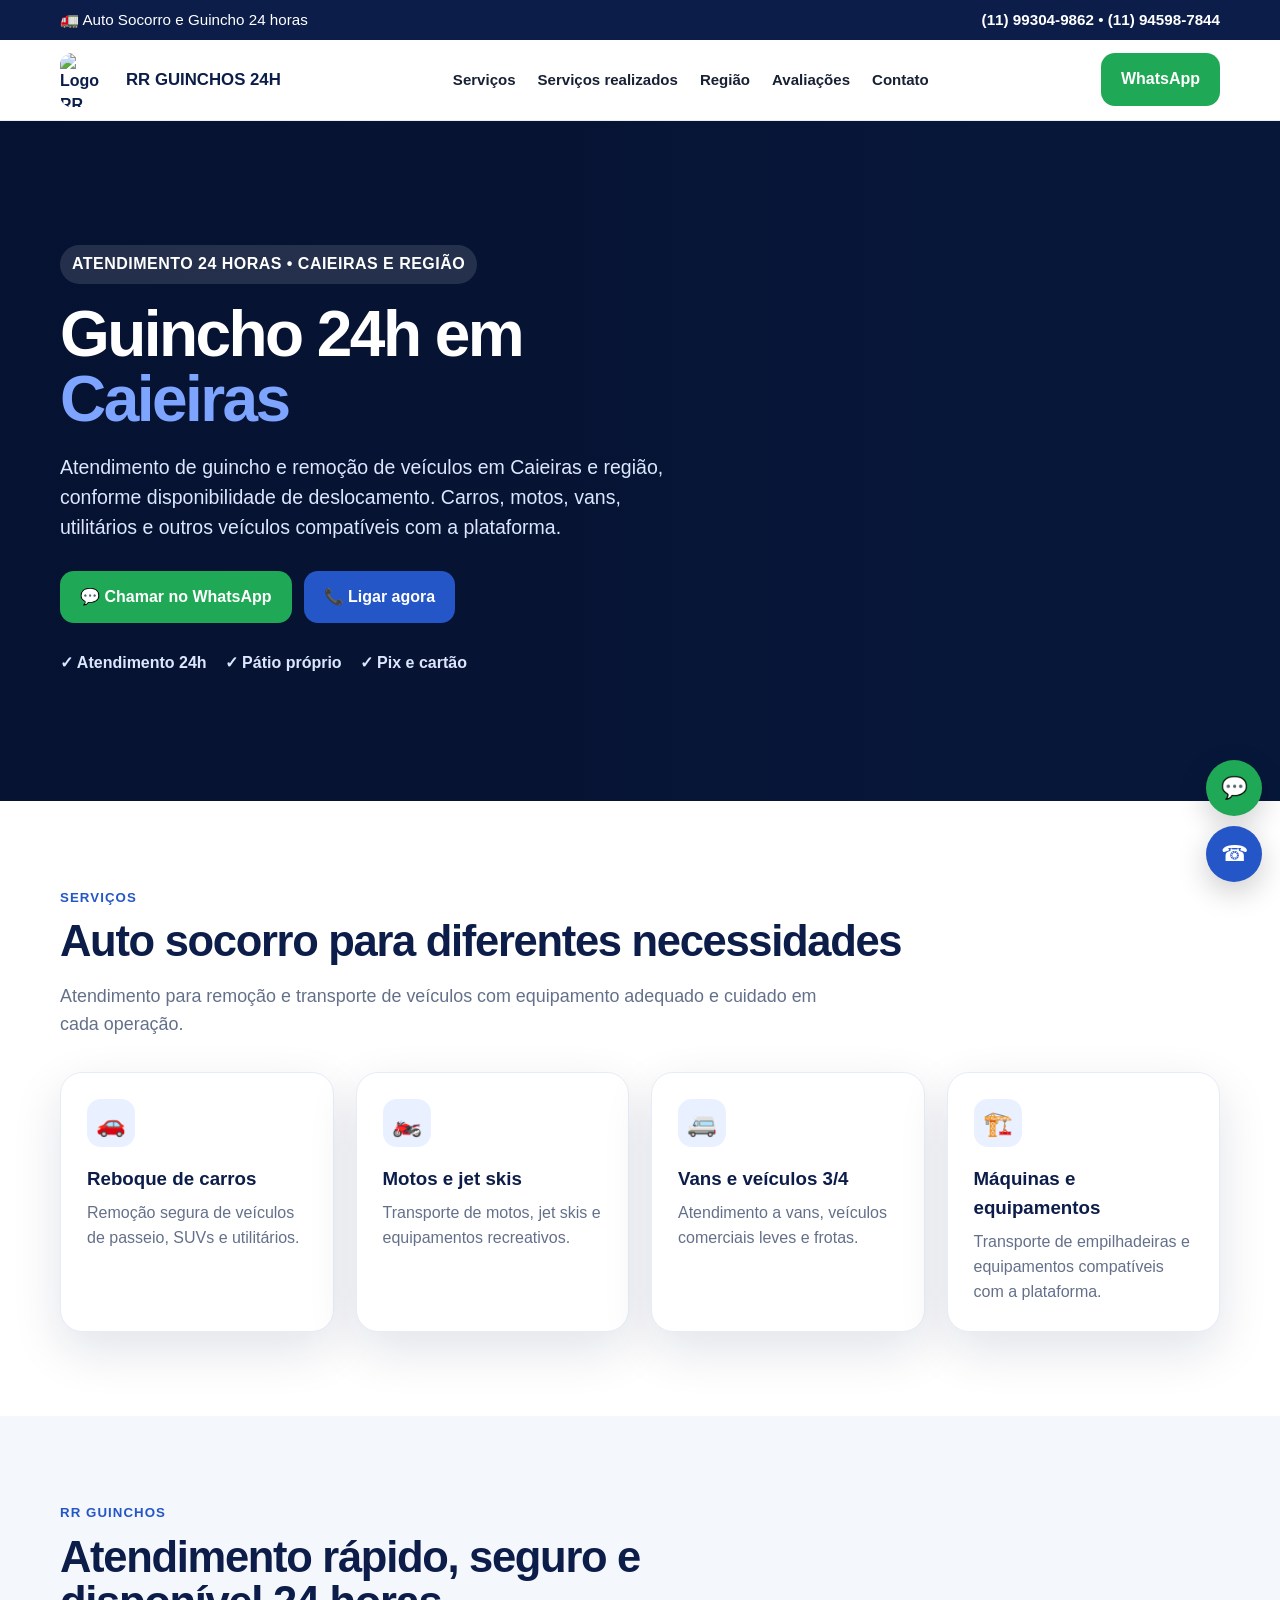
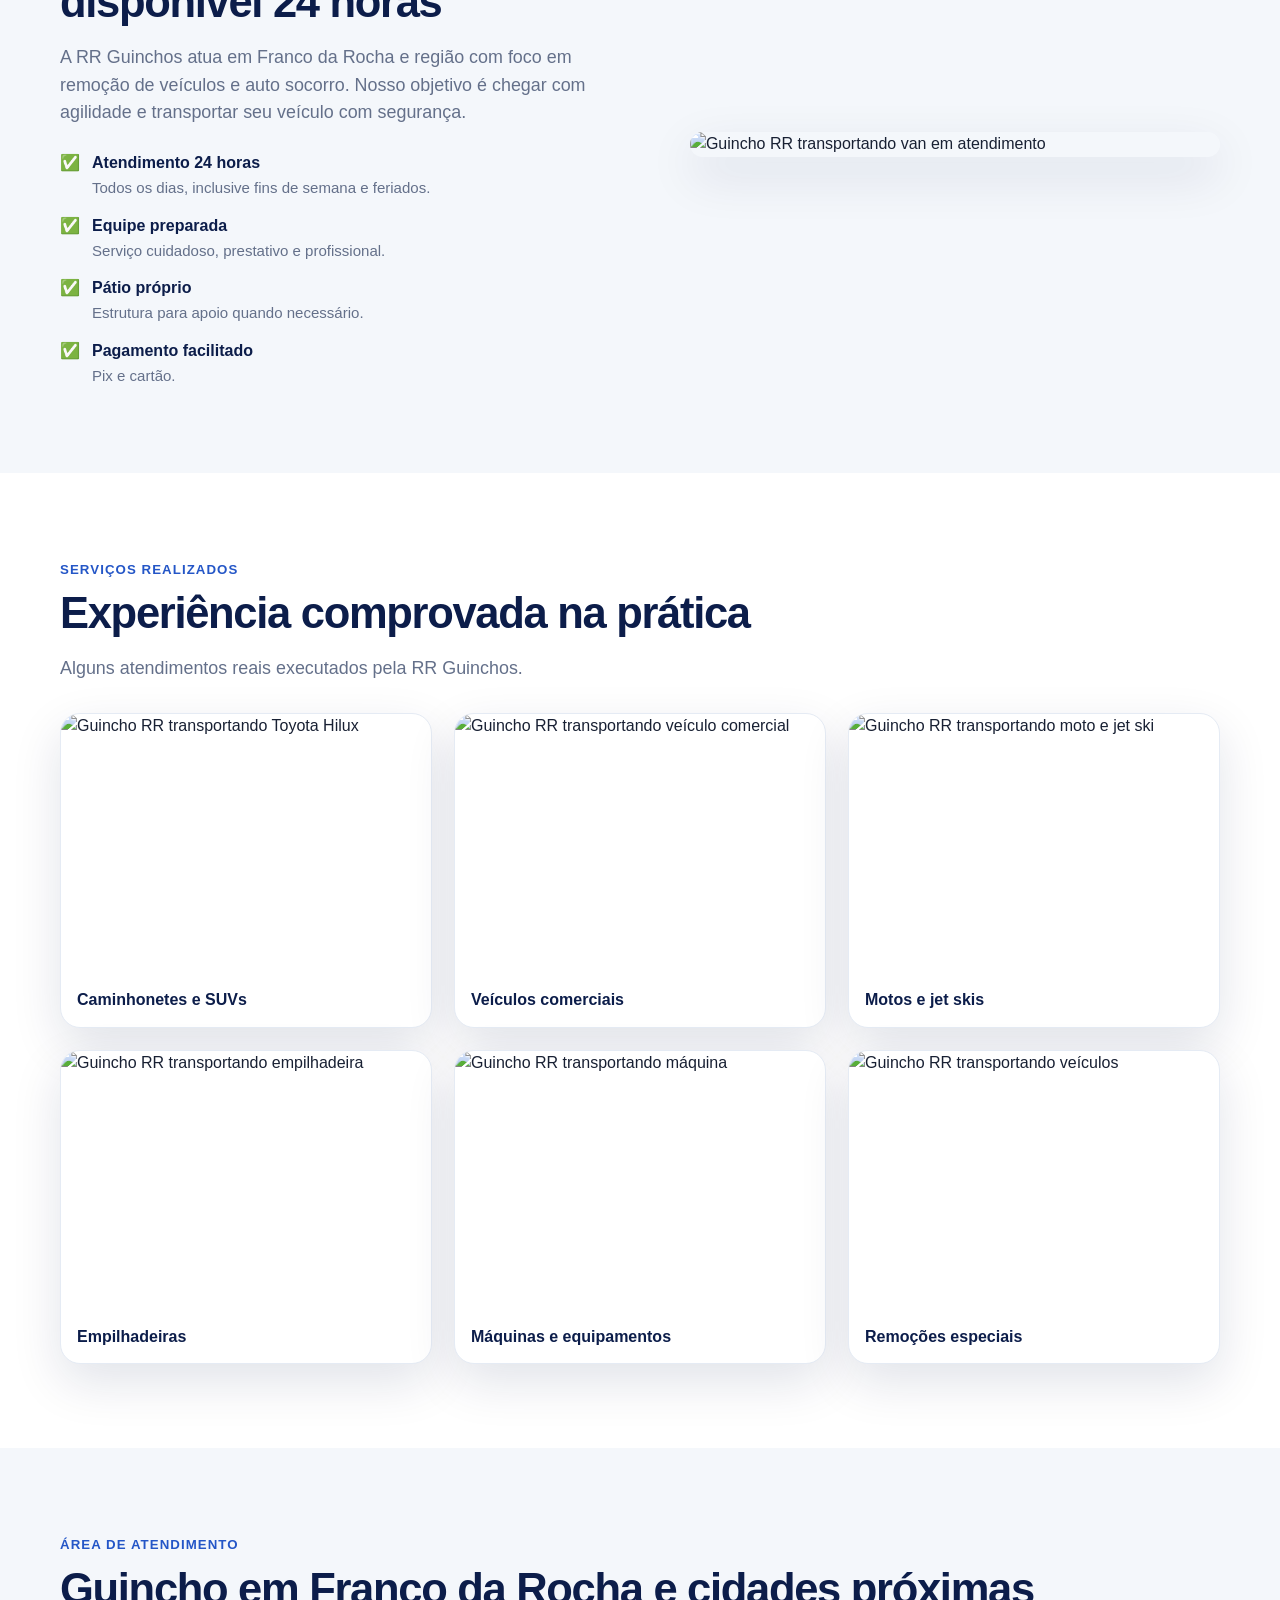
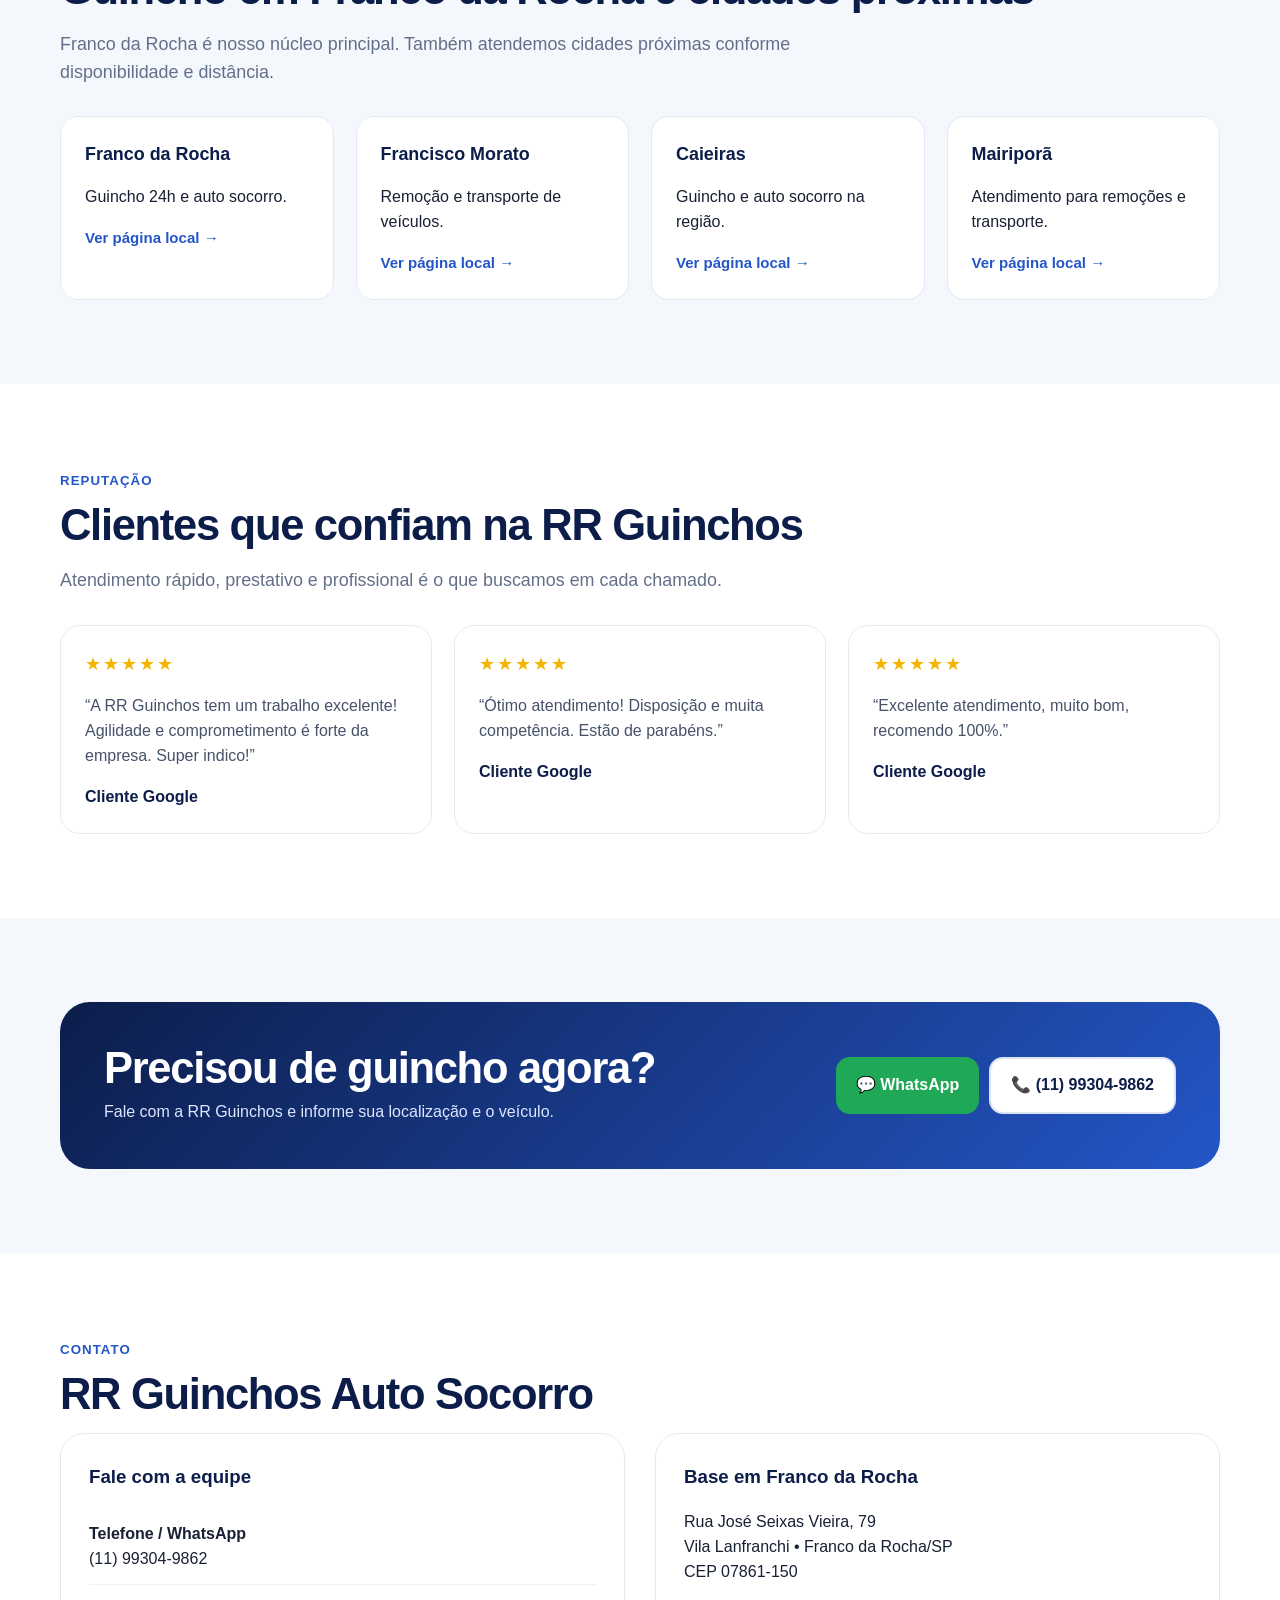
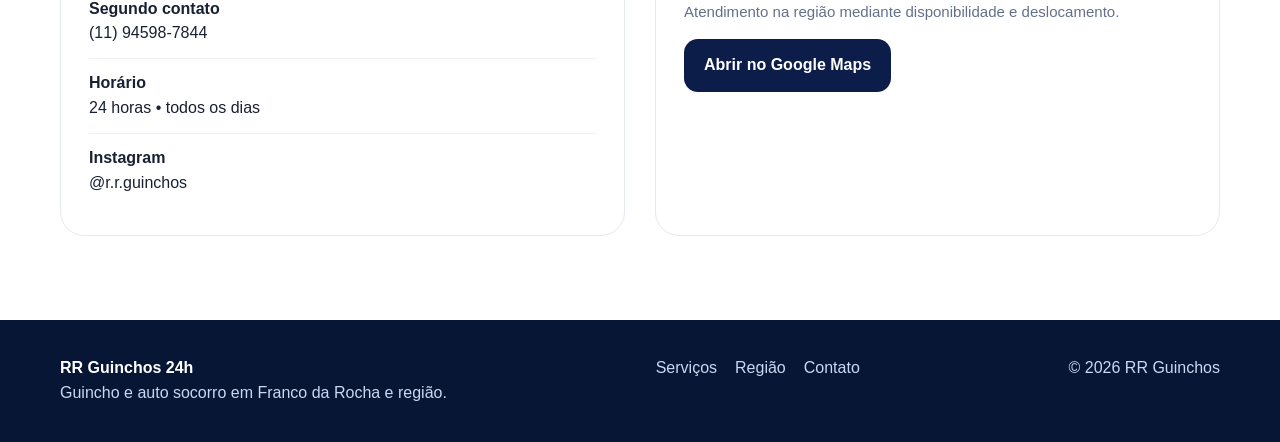
==== guincho-caieiras.html @ 1c88ed82 "Add files via upload" ====
<!doctype html><html lang="pt-BR"><head><meta charset="utf-8"><meta name="viewport" content="width=device-width,initial-scale=1"><title>Guincho em Caieiras | RR Guinchos 24h</title><meta name="description" content="Guincho e auto socorro em Caieiras e região, conforme disponibilidade. Atendimento RR Guinchos 24h."><meta name="robots" content="index,follow"><link rel="canonical" href="https://rrguinchos24h.com.br/guincho-caieiras.html"><link rel="stylesheet" href="styles.css"><meta property="og:title" content="RR Guinchos 24h | Franco da Rocha e região"><meta property="og:description" content="Guincho e auto socorro 24 horas. Atendimento rápido, seguro e profissional."><meta property="og:image" content="https://rrguinchos24h.com.br/assets/hilux.jpg"><meta property="og:type" content="website"><script type="application/ld+json">{"@context":"https://schema.org","@type":"TowingService","name":"R.R Guinchos Auto socorro","url":"https://rrguinchos24h.com.br/","telephone":["+55 11 99304-9862","+55 11 94598-7844"],"image":"https://rrguinchos24h.com.br/assets/hilux.jpg","priceRange":"$$","openingHours":"Mo-Su 00:00-23:59","areaServed":["Franco da Rocha","Francisco Morato","Caieiras","Mairiporã"],"address":{"@type":"PostalAddress","streetAddress":"Rua José Seixas Vieira, 79 - Vila Lanfranchi","addressLocality":"Franco da Rocha","addressRegion":"SP","postalCode":"07861-150","addressCountry":"BR"},"sameAs":["https://www.instagram.com/r.r.guinchos"]}</script></head><body>
<div class="topbar"><div class="container"><span>🚛 Auto Socorro e Guincho 24 horas</span><span><a href="tel:+5511993049862">(11) 99304-9862</a> • <a href="tel:+5511945987844">(11) 94598-7844</a></span></div></div>
<header><div class="container nav"><a class="brand" href="#inicio"><img src="assets/logo.jpg" alt="Logo RR Guinchos"><span>RR GUINCHOS 24H</span></a><nav class="menu"><a href="#servicos">Serviços</a><a href="#frota">Serviços realizados</a><a href="#regiao">Região</a><a href="#avaliacoes">Avaliações</a><a href="#contato">Contato</a></nav><a class="btn btn-whats" href="https://wa.me/5511993049862?text=Olá%2C%20preciso%20de%20um%20guincho." target="_blank" rel="noopener">WhatsApp</a></div></header>
<main id="inicio"><section class="hero"><div class="container"><div class="hero-copy"><div class="eyebrow">ATENDIMENTO 24 HORAS • CAIEIRAS E REGIÃO</div><h1>Guincho 24h em <span>Caieiras</span></h1><p>Atendimento de guincho e remoção de veículos em Caieiras e região, conforme disponibilidade de deslocamento. Carros, motos, vans, utilitários e outros veículos compatíveis com a plataforma.</p><div class="hero-actions"><a class="btn btn-whats" href="https://wa.me/5511993049862?text=Olá%2C%20preciso%20de%20um%20guincho." target="_blank" rel="noopener">💬 Chamar no WhatsApp</a><a class="btn btn-primary" href="tel:+5511993049862">📞 Ligar agora</a></div><div class="hero-trust"><span>✓ Atendimento 24h</span><span>✓ Pátio próprio</span><span>✓ Pix e cartão</span></div></div></div></section>
<section id="servicos" class="section"><div class="container"><span class="kicker">Serviços</span><h2>Auto socorro para diferentes necessidades</h2><p class="lead">Atendimento para remoção e transporte de veículos com equipamento adequado e cuidado em cada operação.</p><div class="grid cards"><article class="card"><div class="icon">🚗</div><h3>Reboque de carros</h3><p>Remoção segura de veículos de passeio, SUVs e utilitários.</p></article><article class="card"><div class="icon">🏍️</div><h3>Motos e jet skis</h3><p>Transporte de motos, jet skis e equipamentos recreativos.</p></article><article class="card"><div class="icon">🚐</div><h3>Vans e veículos 3/4</h3><p>Atendimento a vans, veículos comerciais leves e frotas.</p></article><article class="card"><div class="icon">🏗️</div><h3>Máquinas e equipamentos</h3><p>Transporte de empilhadeiras e equipamentos compatíveis com a plataforma.</p></article></div></div></section>
<section class="section alt"><div class="container split"><div><span class="kicker">RR Guinchos</span><h2>Atendimento rápido, seguro e disponível 24 horas</h2><p class="lead">A RR Guinchos atua em Franco da Rocha e região com foco em remoção de veículos e auto socorro. Nosso objetivo é chegar com agilidade e transportar seu veículo com segurança.</p><div class="checklist"><div class="check">✅ <div><b>Atendimento 24 horas</b><br><span class="small">Todos os dias, inclusive fins de semana e feriados.</span></div></div><div class="check">✅ <div><b>Equipe preparada</b><br><span class="small">Serviço cuidadoso, prestativo e profissional.</span></div></div><div class="check">✅ <div><b>Pátio próprio</b><br><span class="small">Estrutura para apoio quando necessário.</span></div></div><div class="check">✅ <div><b>Pagamento facilitado</b><br><span class="small">Pix e cartão.</span></div></div></div></div><img src="assets/van-escolar.jpg" alt="Guincho RR transportando van em atendimento"></div></section>
<section id="frota" class="section"><div class="container"><span class="kicker">Serviços realizados</span><h2>Experiência comprovada na prática</h2><p class="lead">Alguns atendimentos reais executados pela RR Guinchos.</p><div class="grid gallery"><figure><img src="assets/hilux.jpg" alt="Guincho RR transportando Toyota Hilux"><figcaption>Caminhonetes e SUVs</figcaption></figure><figure><img src="assets/caminhao-mercado-livre.jpg" alt="Guincho RR transportando veículo comercial"><figcaption>Veículos comerciais</figcaption></figure><figure><img src="assets/moto-jet-ski.jpg" alt="Guincho RR transportando moto e jet ski"><figcaption>Motos e jet skis</figcaption></figure><figure><img src="assets/empilhadeira.jpg" alt="Guincho RR transportando empilhadeira"><figcaption>Empilhadeiras</figcaption></figure><figure><img src="assets/maquina.jpg" alt="Guincho RR transportando máquina"><figcaption>Máquinas e equipamentos</figcaption></figure><figure><img src="assets/pericia.jpg" alt="Guincho RR transportando veículos"><figcaption>Remoções especiais</figcaption></figure></div></div></section>
<section id="regiao" class="section alt"><div class="container"><span class="kicker">Área de atendimento</span><h2>Guincho em Franco da Rocha e cidades próximas</h2><p class="lead">Franco da Rocha é nosso núcleo principal. Também atendemos cidades próximas conforme disponibilidade e distância.</p><div class="grid cities"><div class="city"><strong>Franco da Rocha</strong><p>Guincho 24h e auto socorro.</p><a href="guincho-franco-da-rocha.html">Ver página local →</a></div><div class="city"><strong>Francisco Morato</strong><p>Remoção e transporte de veículos.</p><a href="guincho-francisco-morato.html">Ver página local →</a></div><div class="city"><strong>Caieiras</strong><p>Guincho e auto socorro na região.</p><a href="guincho-caieiras.html">Ver página local →</a></div><div class="city"><strong>Mairiporã</strong><p>Atendimento para remoções e transporte.</p><a href="guincho-mairipora.html">Ver página local →</a></div></div></div></section>
<section id="avaliacoes" class="section"><div class="container"><span class="kicker">Reputação</span><h2>Clientes que confiam na RR Guinchos</h2><p class="lead">Atendimento rápido, prestativo e profissional é o que buscamos em cada chamado.</p><div class="grid reviews"><article class="review"><div class="stars">★★★★★</div><p>“A RR Guinchos tem um trabalho excelente! Agilidade e comprometimento é forte da empresa. Super indico!”</p><strong>Cliente Google</strong></article><article class="review"><div class="stars">★★★★★</div><p>“Ótimo atendimento! Disposição e muita competência. Estão de parabéns.”</p><strong>Cliente Google</strong></article><article class="review"><div class="stars">★★★★★</div><p>“Excelente atendimento, muito bom, recomendo 100%.”</p><strong>Cliente Google</strong></article></div></div></section>
<section class="section alt"><div class="container"><div class="cta"><div><h2>Precisou de guincho agora?</h2><p>Fale com a RR Guinchos e informe sua localização e o veículo.</p></div><div class="cta-actions"><a class="btn btn-whats" href="https://wa.me/5511993049862?text=Olá%2C%20preciso%20de%20um%20guincho." target="_blank" rel="noopener">💬 WhatsApp</a><a class="btn btn-outline" href="tel:+5511993049862">📞 (11) 99304-9862</a></div></div></div></section>
<section id="contato" class="section"><div class="container"><span class="kicker">Contato</span><h2>RR Guinchos Auto Socorro</h2><div class="grid contact-grid"><div class="contact-box"><h3>Fale com a equipe</h3><div class="contact-line"><b>Telefone / WhatsApp</b><br><a href="tel:+5511993049862">(11) 99304-9862</a></div><div class="contact-line"><b>Segundo contato</b><br><a href="tel:+5511945987844">(11) 94598-7844</a></div><div class="contact-line"><b>Horário</b><br>24 horas • todos os dias</div><div class="contact-line"><b>Instagram</b><br><a href="https://www.instagram.com/r.r.guinchos" target="_blank" rel="noopener">@r.r.guinchos</a></div></div><div class="contact-box"><h3>Base em Franco da Rocha</h3><p>Rua José Seixas Vieira, 79<br>Vila Lanfranchi • Franco da Rocha/SP<br>CEP 07861-150</p><p class="small">Atendimento na região mediante disponibilidade e deslocamento.</p><a class="btn btn-dark" href="https://www.google.com/maps/search/?api=1&query=R.R+Guinchos+Auto+socorro+Franco+da+Rocha" target="_blank" rel="noopener">Abrir no Google Maps</a></div></div></div></section></main>
<footer><div class="container footer-row"><div><strong>RR Guinchos 24h</strong><br><span>Guincho e auto socorro em Franco da Rocha e região.</span></div><div class="footer-links"><a href="#servicos">Serviços</a><a href="#regiao">Região</a><a href="#contato">Contato</a></div><div>© 2026 RR Guinchos</div></div></footer>
<div class="floating"><a class="wa" aria-label="WhatsApp" href="https://wa.me/5511993049862?text=Olá%2C%20preciso%20de%20um%20guincho." target="_blank">💬</a><a class="ph" aria-label="Ligar" href="tel:+5511993049862">☎</a></div></body></html>
---- styles.css ----
:root{--navy:#0c1d4a;--blue:#163b8f;--blue2:#2456c7;--black:#0a0a0a;--white:#fff;--light:#f4f7fb;--green:#1fa855;--text:#182033;--muted:#64708a;--radius:22px;--shadow:0 18px 50px rgba(10,28,70,.12)}
*{box-sizing:border-box}html{scroll-behavior:smooth}body{margin:0;font-family:Arial,Helvetica,sans-serif;color:var(--text);background:#fff;line-height:1.55}a{text-decoration:none;color:inherit}img{max-width:100%;display:block}.container{width:min(1160px,92%);margin:auto}
.topbar{background:var(--navy);color:#fff;font-size:.95rem}.topbar .container{display:flex;justify-content:space-between;align-items:center;padding:8px 0;gap:16px;flex-wrap:wrap}.topbar a{font-weight:700}
header{position:sticky;top:0;background:rgba(255,255,255,.95);backdrop-filter:blur(10px);z-index:50;border-bottom:1px solid #e8edf6}.nav{display:flex;align-items:center;justify-content:space-between;padding:13px 0;gap:20px}.brand{display:flex;align-items:center;gap:12px;font-weight:800;color:var(--navy)}.brand img{width:54px;height:54px;object-fit:cover;border-radius:12px}.brand span{font-size:1.05rem}.menu{display:flex;gap:22px;align-items:center;font-weight:700;font-size:.94rem}.menu a:hover{color:var(--blue2)}
.btn{display:inline-flex;align-items:center;justify-content:center;gap:9px;padding:14px 20px;border-radius:14px;font-weight:800;border:0;cursor:pointer;transition:.2s}.btn:hover{transform:translateY(-1px)}.btn-primary{background:var(--blue2);color:#fff}.btn-whats{background:var(--green);color:#fff}.btn-dark{background:var(--navy);color:#fff}.btn-outline{border:2px solid #dbe4f4;color:var(--navy);background:#fff}
.hero{position:relative;min-height:680px;display:grid;align-items:center;background:#07183c;overflow:hidden}.hero:before{content:"";position:absolute;inset:0;background:linear-gradient(90deg,rgba(6,18,49,.95) 0%,rgba(6,18,49,.75) 45%,rgba(6,18,49,.15) 78%),url('assets/hilux.jpg') center/cover no-repeat}.hero .container{position:relative;z-index:2}.hero-copy{max-width:680px;color:#fff;padding:90px 0}.eyebrow{display:inline-flex;padding:7px 12px;border-radius:999px;background:rgba(255,255,255,.12);font-weight:800;letter-spacing:.03em;margin-bottom:18px}.hero h1{font-size:clamp(2.5rem,5vw,5rem);line-height:1.02;margin:0 0 18px;letter-spacing:-.04em}.hero h1 span{color:#7da4ff}.hero p{font-size:1.22rem;max-width:620px;color:#dce7ff}.hero-actions{display:flex;gap:12px;flex-wrap:wrap;margin-top:28px}.hero-trust{display:flex;gap:18px;flex-wrap:wrap;margin-top:28px;color:#dce7ff;font-weight:700}.hero-trust span{display:flex;gap:7px;align-items:center}
.section{padding:84px 0}.section.alt{background:var(--light)}.kicker{color:var(--blue2);font-weight:800;text-transform:uppercase;letter-spacing:.08em;font-size:.83rem}.section h2{font-size:clamp(2rem,3.4vw,3.4rem);line-height:1.05;margin:10px 0 16px;color:var(--navy);letter-spacing:-.03em}.lead{font-size:1.12rem;color:var(--muted);max-width:760px}.grid{display:grid;gap:22px}.cards{grid-template-columns:repeat(4,1fr);margin-top:34px}.card{background:#fff;border:1px solid #e6ecf6;border-radius:var(--radius);padding:26px;box-shadow:var(--shadow)}.card .icon{width:48px;height:48px;border-radius:14px;background:#e9f0ff;color:var(--blue2);display:grid;place-items:center;font-size:1.5rem;margin-bottom:17px}.card h3{margin:0 0 8px;color:var(--navy)}.card p{color:var(--muted);margin:0}
.gallery{grid-template-columns:repeat(3,1fr);margin-top:30px}.gallery figure{margin:0;border-radius:20px;overflow:hidden;background:#fff;box-shadow:var(--shadow);border:1px solid #e5ebf4}.gallery img{width:100%;height:260px;object-fit:cover}.gallery figcaption{padding:14px 16px;font-weight:800;color:var(--navy)}
.split{display:grid;grid-template-columns:1.05fr .95fr;gap:44px;align-items:center}.split img{border-radius:26px;box-shadow:var(--shadow)}.checklist{display:grid;gap:13px;margin-top:24px}.check{display:flex;gap:12px;align-items:flex-start}.check b{color:var(--navy)}
.cities{grid-template-columns:repeat(4,1fr);margin-top:30px}.city{padding:24px;border-radius:18px;background:#fff;border:1px solid #e2e9f5}.city strong{display:block;color:var(--navy);font-size:1.12rem;margin-bottom:6px}.city a{color:var(--blue2);font-weight:800;font-size:.94rem}
.reviews{grid-template-columns:repeat(3,1fr);margin-top:30px}.review{background:#fff;border-radius:20px;padding:24px;border:1px solid #e5ebf4}.stars{color:#f4b400;font-size:1.15rem;letter-spacing:2px}.review p{color:#46526a}.review strong{color:var(--navy)}
.cta{background:linear-gradient(135deg,var(--navy),var(--blue2));color:#fff;border-radius:30px;padding:44px;display:flex;align-items:center;justify-content:space-between;gap:25px;flex-wrap:wrap}.cta h2{color:#fff;margin:0 0 8px}.cta p{margin:0;color:#dce7ff}.cta-actions{display:flex;gap:10px;flex-wrap:wrap}
.contact-grid{grid-template-columns:1fr 1fr;gap:30px}.contact-box{background:#fff;border:1px solid #e4eaf4;border-radius:24px;padding:28px}.contact-box h3{color:var(--navy);margin-top:0}.contact-line{padding:12px 0;border-bottom:1px solid #eef2f8}.contact-line:last-child{border:0}.small{color:var(--muted);font-size:.94rem}
footer{background:#071634;color:#cbd8f3;padding:36px 0}.footer-row{display:flex;justify-content:space-between;gap:20px;flex-wrap:wrap}.footer-row strong{color:#fff}.footer-links{display:flex;gap:18px;flex-wrap:wrap}
.floating{position:fixed;right:18px;bottom:18px;z-index:60;display:flex;flex-direction:column;gap:10px}.floating a{width:56px;height:56px;border-radius:50%;display:grid;place-items:center;color:white;font-size:1.35rem;box-shadow:0 10px 30px rgba(0,0,0,.2)}.floating .wa{background:var(--green)}.floating .ph{background:var(--blue2)}
@media(max-width:900px){.menu{display:none}.cards,.cities{grid-template-columns:repeat(2,1fr)}.gallery{grid-template-columns:repeat(2,1fr)}.reviews{grid-template-columns:1fr}.split,.contact-grid{grid-template-columns:1fr}.hero{min-height:620px}.hero:before{background:linear-gradient(180deg,rgba(5,17,47,.86),rgba(5,17,47,.76)),url('assets/hilux.jpg') center/cover no-repeat}}
@media(max-width:580px){.section{padding:62px 0}.cards,.cities,.gallery{grid-template-columns:1fr}.hero-copy{padding:70px 0}.hero h1{font-size:2.65rem}.hero-actions .btn{width:100%}.cta{padding:30px 24px}.brand span{display:none}.topbar .container{justify-content:center}.gallery img{height:230px}}
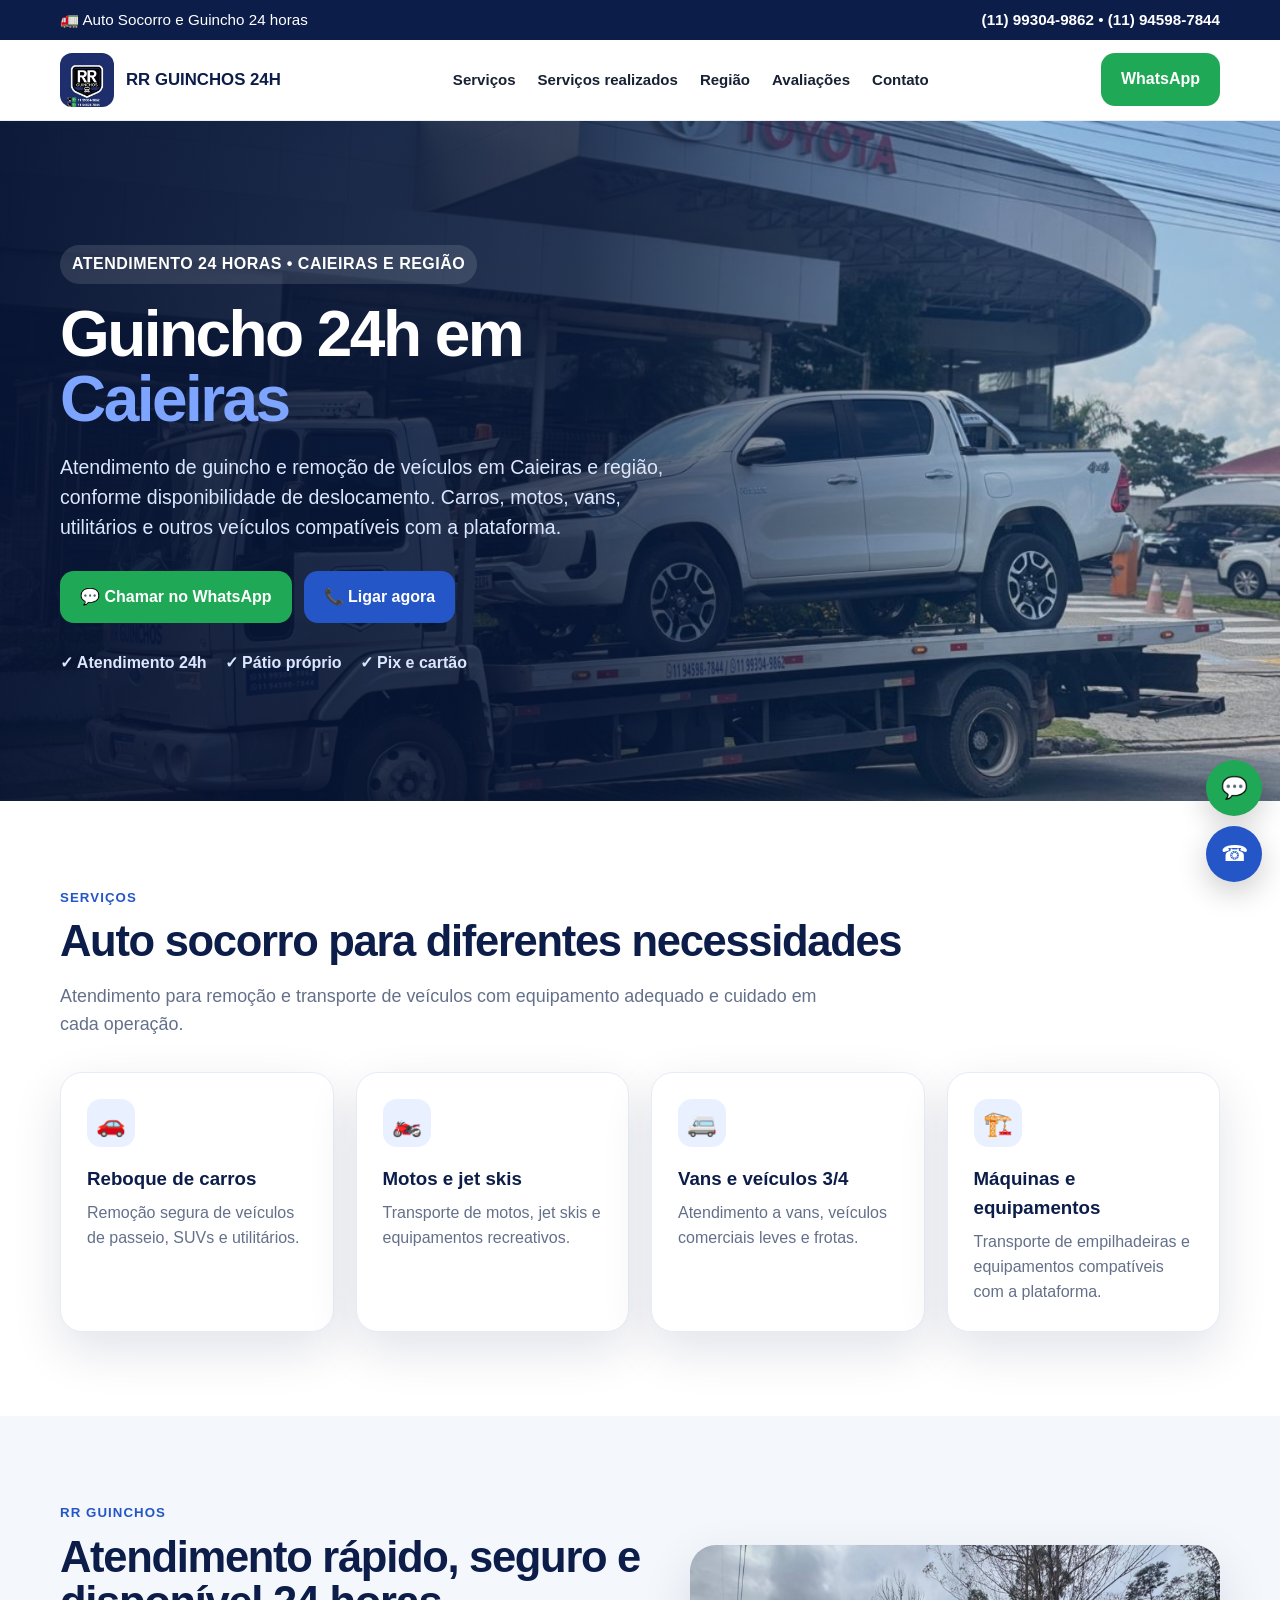
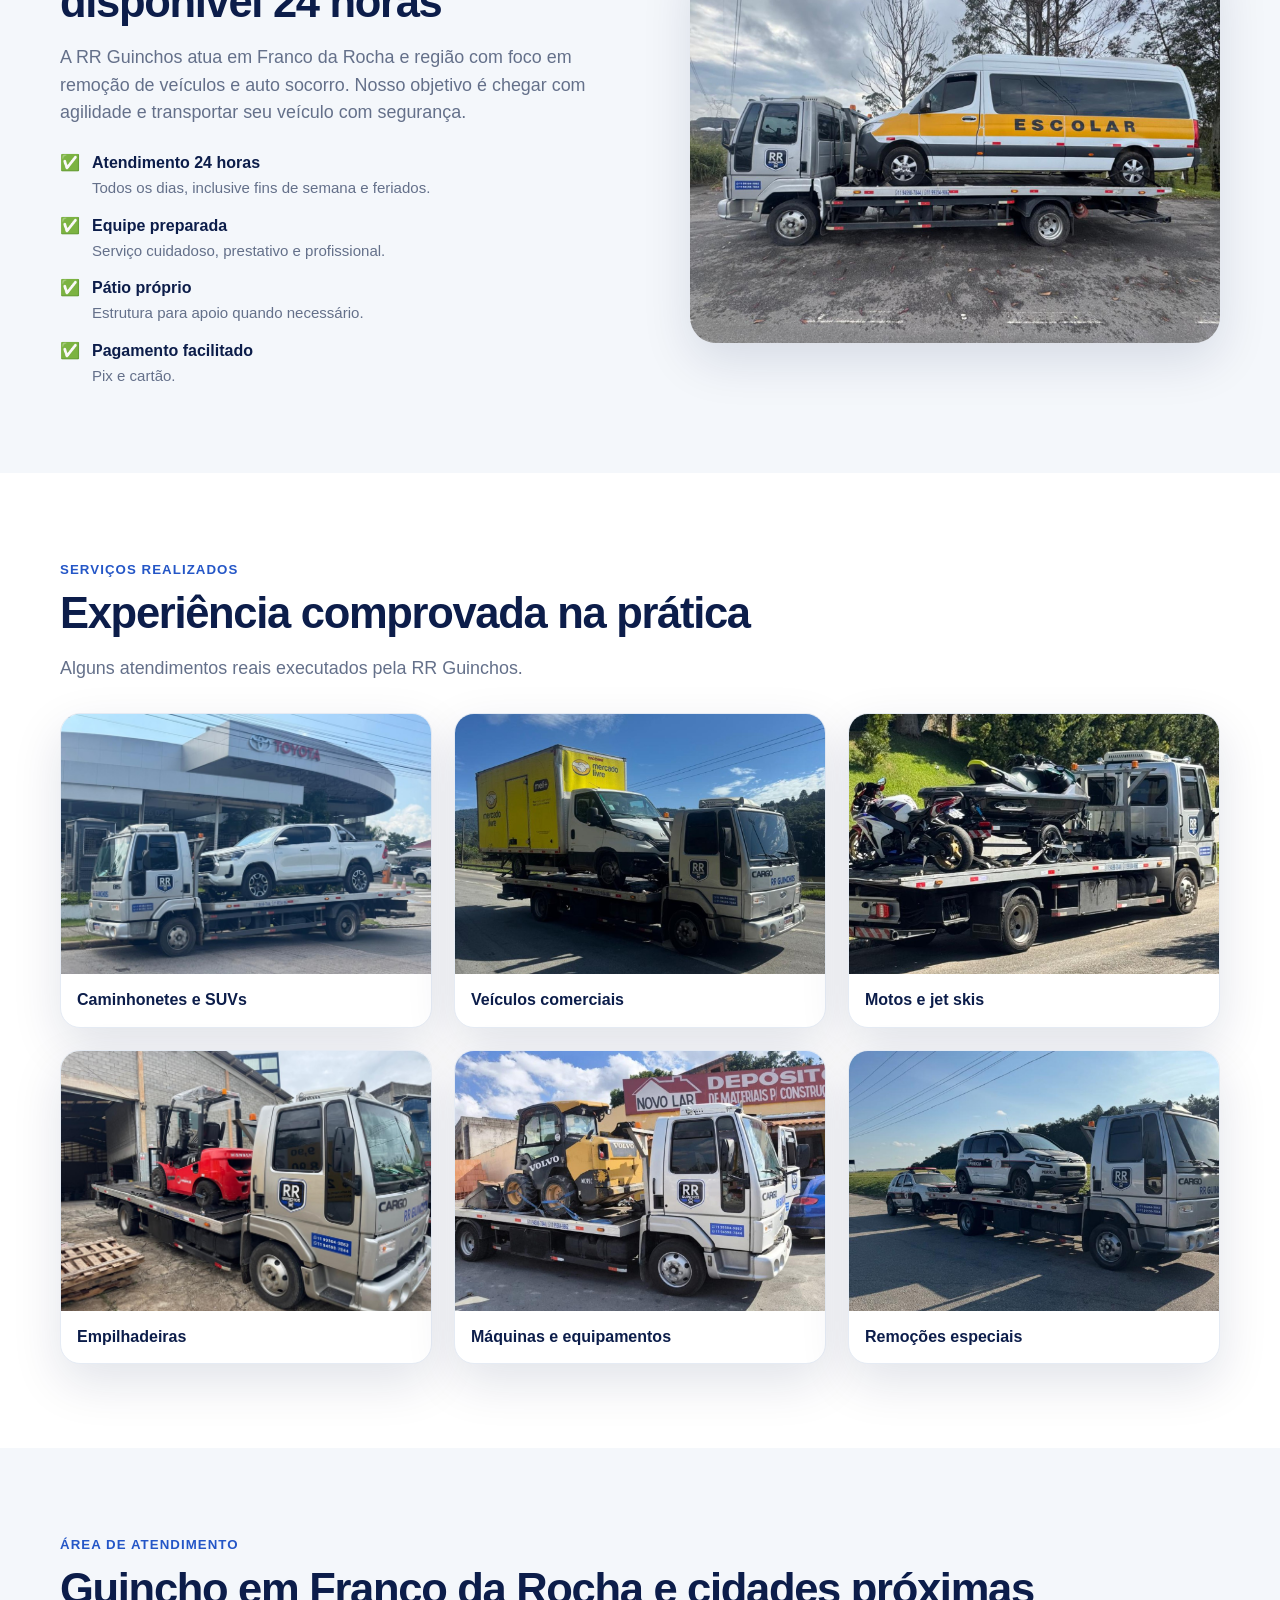
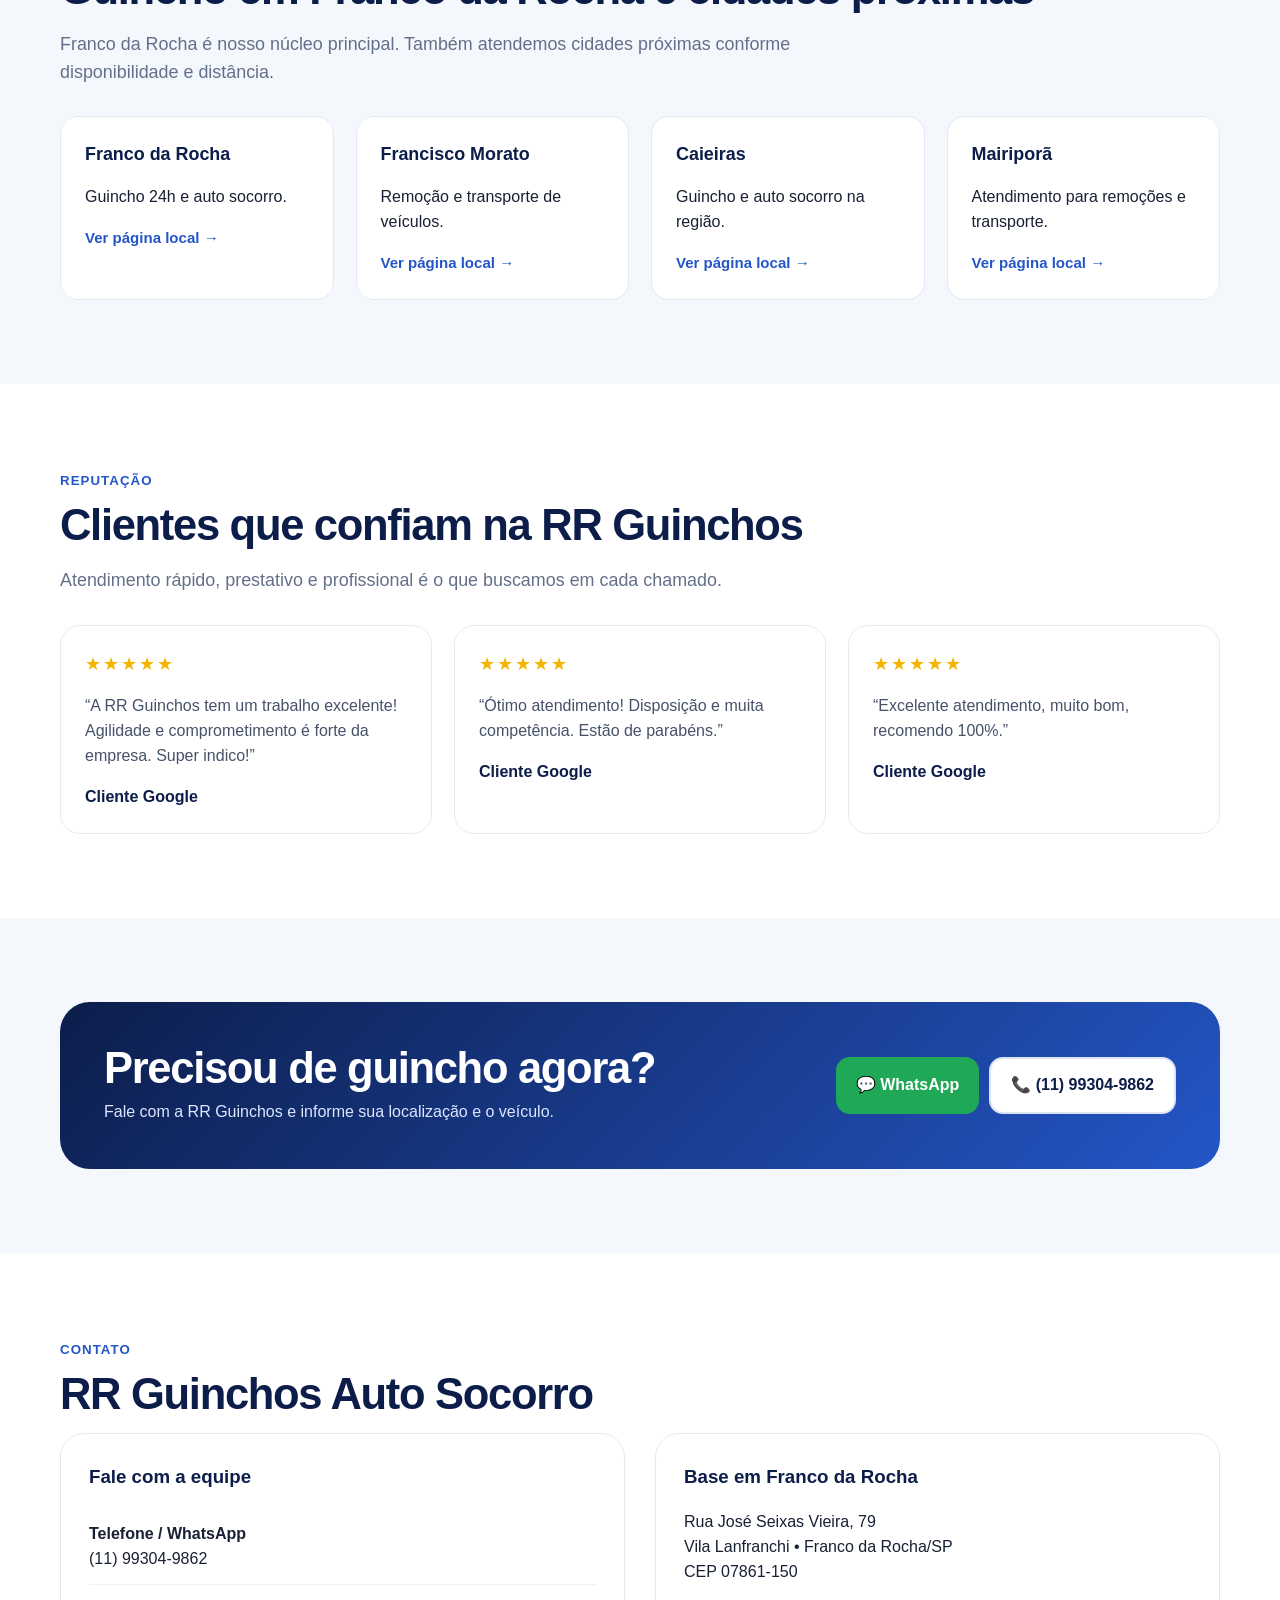
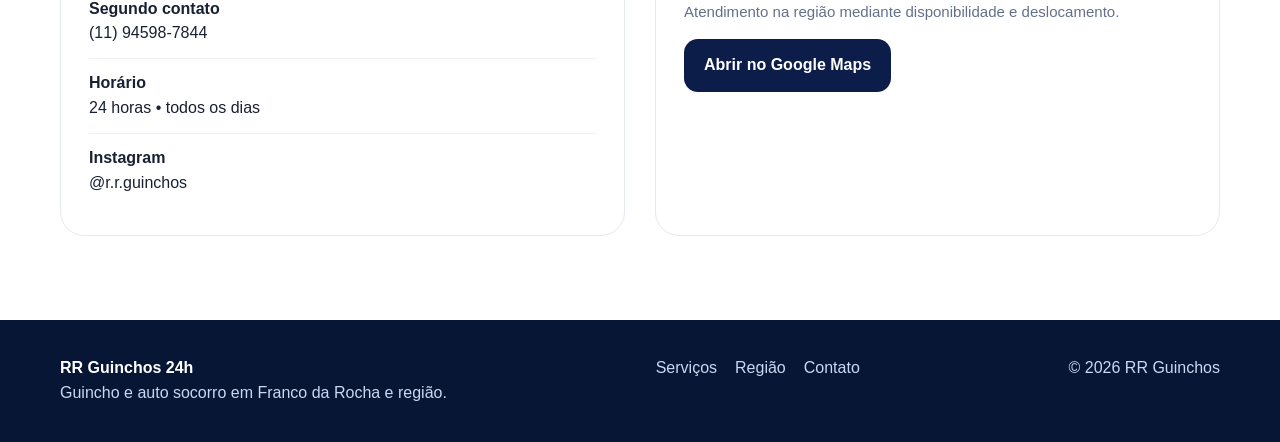
==== commit 44eb85e1: "Add files via upload" ====
--- a/guincho-caieiras.html
+++ b/guincho-caieiras.html
@@ -1,10 +1,10 @@
-<!doctype html><html lang="pt-BR"><head><meta charset="utf-8"><meta name="viewport" content="width=device-width,initial-scale=1"><title>Guincho em Caieiras | RR Guinchos 24h</title><meta name="description" content="Guincho e auto socorro em Caieiras e região, conforme disponibilidade. Atendimento RR Guinchos 24h."><meta name="robots" content="index,follow"><link rel="canonical" href="https://rrguinchos24h.com.br/guincho-caieiras.html"><link rel="stylesheet" href="styles.css"><meta property="og:title" content="RR Guinchos 24h | Franco da Rocha e região"><meta property="og:description" content="Guincho e auto socorro 24 horas. Atendimento rápido, seguro e profissional."><meta property="og:image" content="https://rrguinchos24h.com.br/assets/hilux.jpg"><meta property="og:type" content="website"><script type="application/ld+json">{"@context":"https://schema.org","@type":"TowingService","name":"R.R Guinchos Auto socorro","url":"https://rrguinchos24h.com.br/","telephone":["+55 11 99304-9862","+55 11 94598-7844"],"image":"https://rrguinchos24h.com.br/assets/hilux.jpg","priceRange":"$$","openingHours":"Mo-Su 00:00-23:59","areaServed":["Franco da Rocha","Francisco Morato","Caieiras","Mairiporã"],"address":{"@type":"PostalAddress","streetAddress":"Rua José Seixas Vieira, 79 - Vila Lanfranchi","addressLocality":"Franco da Rocha","addressRegion":"SP","postalCode":"07861-150","addressCountry":"BR"},"sameAs":["https://www.instagram.com/r.r.guinchos"]}</script></head><body>
+<!doctype html><html lang="pt-BR"><head><meta charset="utf-8"><meta name="viewport" content="width=device-width,initial-scale=1"><title>Guincho em Caieiras | RR Guinchos 24h</title><meta name="description" content="Guincho e auto socorro em Caieiras e região, conforme disponibilidade. Atendimento RR Guinchos 24h."><meta name="robots" content="index,follow"><link rel="canonical" href="https://rrguinchos24h.com.br/guincho-caieiras.html"><link rel="stylesheet" href="styles.css"><meta property="og:title" content="RR Guinchos 24h | Franco da Rocha e região"><meta property="og:description" content="Guincho e auto socorro 24 horas. Atendimento rápido, seguro e profissional."><meta property="og:image" content="https://rrguinchos24h.com.br/hilux.jpg"><meta property="og:type" content="website"><script type="application/ld+json">{"@context":"https://schema.org","@type":"TowingService","name":"R.R Guinchos Auto socorro","url":"https://rrguinchos24h.com.br/","telephone":["+55 11 99304-9862","+55 11 94598-7844"],"image":"https://rrguinchos24h.com.br/hilux.jpg","priceRange":"$$","openingHours":"Mo-Su 00:00-23:59","areaServed":["Franco da Rocha","Francisco Morato","Caieiras","Mairiporã"],"address":{"@type":"PostalAddress","streetAddress":"Rua José Seixas Vieira, 79 - Vila Lanfranchi","addressLocality":"Franco da Rocha","addressRegion":"SP","postalCode":"07861-150","addressCountry":"BR"},"sameAs":["https://www.instagram.com/r.r.guinchos"]}</script></head><body>
 <div class="topbar"><div class="container"><span>🚛 Auto Socorro e Guincho 24 horas</span><span><a href="tel:+5511993049862">(11) 99304-9862</a> • <a href="tel:+5511945987844">(11) 94598-7844</a></span></div></div>
-<header><div class="container nav"><a class="brand" href="#inicio"><img src="assets/logo.jpg" alt="Logo RR Guinchos"><span>RR GUINCHOS 24H</span></a><nav class="menu"><a href="#servicos">Serviços</a><a href="#frota">Serviços realizados</a><a href="#regiao">Região</a><a href="#avaliacoes">Avaliações</a><a href="#contato">Contato</a></nav><a class="btn btn-whats" href="https://wa.me/5511993049862?text=Olá%2C%20preciso%20de%20um%20guincho." target="_blank" rel="noopener">WhatsApp</a></div></header>
+<header><div class="container nav"><a class="brand" href="#inicio"><img src="logo.jpg" alt="Logo RR Guinchos"><span>RR GUINCHOS 24H</span></a><nav class="menu"><a href="#servicos">Serviços</a><a href="#frota">Serviços realizados</a><a href="#regiao">Região</a><a href="#avaliacoes">Avaliações</a><a href="#contato">Contato</a></nav><a class="btn btn-whats" href="https://wa.me/5511993049862?text=Olá%2C%20preciso%20de%20um%20guincho." target="_blank" rel="noopener">WhatsApp</a></div></header>
 <main id="inicio"><section class="hero"><div class="container"><div class="hero-copy"><div class="eyebrow">ATENDIMENTO 24 HORAS • CAIEIRAS E REGIÃO</div><h1>Guincho 24h em <span>Caieiras</span></h1><p>Atendimento de guincho e remoção de veículos em Caieiras e região, conforme disponibilidade de deslocamento. Carros, motos, vans, utilitários e outros veículos compatíveis com a plataforma.</p><div class="hero-actions"><a class="btn btn-whats" href="https://wa.me/5511993049862?text=Olá%2C%20preciso%20de%20um%20guincho." target="_blank" rel="noopener">💬 Chamar no WhatsApp</a><a class="btn btn-primary" href="tel:+5511993049862">📞 Ligar agora</a></div><div class="hero-trust"><span>✓ Atendimento 24h</span><span>✓ Pátio próprio</span><span>✓ Pix e cartão</span></div></div></div></section>
 <section id="servicos" class="section"><div class="container"><span class="kicker">Serviços</span><h2>Auto socorro para diferentes necessidades</h2><p class="lead">Atendimento para remoção e transporte de veículos com equipamento adequado e cuidado em cada operação.</p><div class="grid cards"><article class="card"><div class="icon">🚗</div><h3>Reboque de carros</h3><p>Remoção segura de veículos de passeio, SUVs e utilitários.</p></article><article class="card"><div class="icon">🏍️</div><h3>Motos e jet skis</h3><p>Transporte de motos, jet skis e equipamentos recreativos.</p></article><article class="card"><div class="icon">🚐</div><h3>Vans e veículos 3/4</h3><p>Atendimento a vans, veículos comerciais leves e frotas.</p></article><article class="card"><div class="icon">🏗️</div><h3>Máquinas e equipamentos</h3><p>Transporte de empilhadeiras e equipamentos compatíveis com a plataforma.</p></article></div></div></section>
-<section class="section alt"><div class="container split"><div><span class="kicker">RR Guinchos</span><h2>Atendimento rápido, seguro e disponível 24 horas</h2><p class="lead">A RR Guinchos atua em Franco da Rocha e região com foco em remoção de veículos e auto socorro. Nosso objetivo é chegar com agilidade e transportar seu veículo com segurança.</p><div class="checklist"><div class="check">✅ <div><b>Atendimento 24 horas</b><br><span class="small">Todos os dias, inclusive fins de semana e feriados.</span></div></div><div class="check">✅ <div><b>Equipe preparada</b><br><span class="small">Serviço cuidadoso, prestativo e profissional.</span></div></div><div class="check">✅ <div><b>Pátio próprio</b><br><span class="small">Estrutura para apoio quando necessário.</span></div></div><div class="check">✅ <div><b>Pagamento facilitado</b><br><span class="small">Pix e cartão.</span></div></div></div></div><img src="assets/van-escolar.jpg" alt="Guincho RR transportando van em atendimento"></div></section>
-<section id="frota" class="section"><div class="container"><span class="kicker">Serviços realizados</span><h2>Experiência comprovada na prática</h2><p class="lead">Alguns atendimentos reais executados pela RR Guinchos.</p><div class="grid gallery"><figure><img src="assets/hilux.jpg" alt="Guincho RR transportando Toyota Hilux"><figcaption>Caminhonetes e SUVs</figcaption></figure><figure><img src="assets/caminhao-mercado-livre.jpg" alt="Guincho RR transportando veículo comercial"><figcaption>Veículos comerciais</figcaption></figure><figure><img src="assets/moto-jet-ski.jpg" alt="Guincho RR transportando moto e jet ski"><figcaption>Motos e jet skis</figcaption></figure><figure><img src="assets/empilhadeira.jpg" alt="Guincho RR transportando empilhadeira"><figcaption>Empilhadeiras</figcaption></figure><figure><img src="assets/maquina.jpg" alt="Guincho RR transportando máquina"><figcaption>Máquinas e equipamentos</figcaption></figure><figure><img src="assets/pericia.jpg" alt="Guincho RR transportando veículos"><figcaption>Remoções especiais</figcaption></figure></div></div></section>
+<section class="section alt"><div class="container split"><div><span class="kicker">RR Guinchos</span><h2>Atendimento rápido, seguro e disponível 24 horas</h2><p class="lead">A RR Guinchos atua em Franco da Rocha e região com foco em remoção de veículos e auto socorro. Nosso objetivo é chegar com agilidade e transportar seu veículo com segurança.</p><div class="checklist"><div class="check">✅ <div><b>Atendimento 24 horas</b><br><span class="small">Todos os dias, inclusive fins de semana e feriados.</span></div></div><div class="check">✅ <div><b>Equipe preparada</b><br><span class="small">Serviço cuidadoso, prestativo e profissional.</span></div></div><div class="check">✅ <div><b>Pátio próprio</b><br><span class="small">Estrutura para apoio quando necessário.</span></div></div><div class="check">✅ <div><b>Pagamento facilitado</b><br><span class="small">Pix e cartão.</span></div></div></div></div><img src="van-escolar.jpg" alt="Guincho RR transportando van em atendimento"></div></section>
+<section id="frota" class="section"><div class="container"><span class="kicker">Serviços realizados</span><h2>Experiência comprovada na prática</h2><p class="lead">Alguns atendimentos reais executados pela RR Guinchos.</p><div class="grid gallery"><figure><img src="hilux.jpg" alt="Guincho RR transportando Toyota Hilux"><figcaption>Caminhonetes e SUVs</figcaption></figure><figure><img src="caminhao-mercado-livre.jpg" alt="Guincho RR transportando veículo comercial"><figcaption>Veículos comerciais</figcaption></figure><figure><img src="moto-jet-ski.jpg" alt="Guincho RR transportando moto e jet ski"><figcaption>Motos e jet skis</figcaption></figure><figure><img src="empilhadeira.jpg" alt="Guincho RR transportando empilhadeira"><figcaption>Empilhadeiras</figcaption></figure><figure><img src="maquina.jpg" alt="Guincho RR transportando máquina"><figcaption>Máquinas e equipamentos</figcaption></figure><figure><img src="pericia.jpg" alt="Guincho RR transportando veículos"><figcaption>Remoções especiais</figcaption></figure></div></div></section>
 <section id="regiao" class="section alt"><div class="container"><span class="kicker">Área de atendimento</span><h2>Guincho em Franco da Rocha e cidades próximas</h2><p class="lead">Franco da Rocha é nosso núcleo principal. Também atendemos cidades próximas conforme disponibilidade e distância.</p><div class="grid cities"><div class="city"><strong>Franco da Rocha</strong><p>Guincho 24h e auto socorro.</p><a href="guincho-franco-da-rocha.html">Ver página local →</a></div><div class="city"><strong>Francisco Morato</strong><p>Remoção e transporte de veículos.</p><a href="guincho-francisco-morato.html">Ver página local →</a></div><div class="city"><strong>Caieiras</strong><p>Guincho e auto socorro na região.</p><a href="guincho-caieiras.html">Ver página local →</a></div><div class="city"><strong>Mairiporã</strong><p>Atendimento para remoções e transporte.</p><a href="guincho-mairipora.html">Ver página local →</a></div></div></div></section>
 <section id="avaliacoes" class="section"><div class="container"><span class="kicker">Reputação</span><h2>Clientes que confiam na RR Guinchos</h2><p class="lead">Atendimento rápido, prestativo e profissional é o que buscamos em cada chamado.</p><div class="grid reviews"><article class="review"><div class="stars">★★★★★</div><p>“A RR Guinchos tem um trabalho excelente! Agilidade e comprometimento é forte da empresa. Super indico!”</p><strong>Cliente Google</strong></article><article class="review"><div class="stars">★★★★★</div><p>“Ótimo atendimento! Disposição e muita competência. Estão de parabéns.”</p><strong>Cliente Google</strong></article><article class="review"><div class="stars">★★★★★</div><p>“Excelente atendimento, muito bom, recomendo 100%.”</p><strong>Cliente Google</strong></article></div></div></section>
 <section class="section alt"><div class="container"><div class="cta"><div><h2>Precisou de guincho agora?</h2><p>Fale com a RR Guinchos e informe sua localização e o veículo.</p></div><div class="cta-actions"><a class="btn btn-whats" href="https://wa.me/5511993049862?text=Olá%2C%20preciso%20de%20um%20guincho." target="_blank" rel="noopener">💬 WhatsApp</a><a class="btn btn-outline" href="tel:+5511993049862">📞 (11) 99304-9862</a></div></div></div></section>
--- a/styles.css
+++ b/styles.css
@@ -3,7 +3,7 @@
 .topbar{background:var(--navy);color:#fff;font-size:.95rem}.topbar .container{display:flex;justify-content:space-between;align-items:center;padding:8px 0;gap:16px;flex-wrap:wrap}.topbar a{font-weight:700}
 header{position:sticky;top:0;background:rgba(255,255,255,.95);backdrop-filter:blur(10px);z-index:50;border-bottom:1px solid #e8edf6}.nav{display:flex;align-items:center;justify-content:space-between;padding:13px 0;gap:20px}.brand{display:flex;align-items:center;gap:12px;font-weight:800;color:var(--navy)}.brand img{width:54px;height:54px;object-fit:cover;border-radius:12px}.brand span{font-size:1.05rem}.menu{display:flex;gap:22px;align-items:center;font-weight:700;font-size:.94rem}.menu a:hover{color:var(--blue2)}
 .btn{display:inline-flex;align-items:center;justify-content:center;gap:9px;padding:14px 20px;border-radius:14px;font-weight:800;border:0;cursor:pointer;transition:.2s}.btn:hover{transform:translateY(-1px)}.btn-primary{background:var(--blue2);color:#fff}.btn-whats{background:var(--green);color:#fff}.btn-dark{background:var(--navy);color:#fff}.btn-outline{border:2px solid #dbe4f4;color:var(--navy);background:#fff}
-.hero{position:relative;min-height:680px;display:grid;align-items:center;background:#07183c;overflow:hidden}.hero:before{content:"";position:absolute;inset:0;background:linear-gradient(90deg,rgba(6,18,49,.95) 0%,rgba(6,18,49,.75) 45%,rgba(6,18,49,.15) 78%),url('assets/hilux.jpg') center/cover no-repeat}.hero .container{position:relative;z-index:2}.hero-copy{max-width:680px;color:#fff;padding:90px 0}.eyebrow{display:inline-flex;padding:7px 12px;border-radius:999px;background:rgba(255,255,255,.12);font-weight:800;letter-spacing:.03em;margin-bottom:18px}.hero h1{font-size:clamp(2.5rem,5vw,5rem);line-height:1.02;margin:0 0 18px;letter-spacing:-.04em}.hero h1 span{color:#7da4ff}.hero p{font-size:1.22rem;max-width:620px;color:#dce7ff}.hero-actions{display:flex;gap:12px;flex-wrap:wrap;margin-top:28px}.hero-trust{display:flex;gap:18px;flex-wrap:wrap;margin-top:28px;color:#dce7ff;font-weight:700}.hero-trust span{display:flex;gap:7px;align-items:center}
+.hero{position:relative;min-height:680px;display:grid;align-items:center;background:#07183c;overflow:hidden}.hero:before{content:"";position:absolute;inset:0;background:linear-gradient(90deg,rgba(6,18,49,.95) 0%,rgba(6,18,49,.75) 45%,rgba(6,18,49,.15) 78%),url('hilux.jpg') center/cover no-repeat}.hero .container{position:relative;z-index:2}.hero-copy{max-width:680px;color:#fff;padding:90px 0}.eyebrow{display:inline-flex;padding:7px 12px;border-radius:999px;background:rgba(255,255,255,.12);font-weight:800;letter-spacing:.03em;margin-bottom:18px}.hero h1{font-size:clamp(2.5rem,5vw,5rem);line-height:1.02;margin:0 0 18px;letter-spacing:-.04em}.hero h1 span{color:#7da4ff}.hero p{font-size:1.22rem;max-width:620px;color:#dce7ff}.hero-actions{display:flex;gap:12px;flex-wrap:wrap;margin-top:28px}.hero-trust{display:flex;gap:18px;flex-wrap:wrap;margin-top:28px;color:#dce7ff;font-weight:700}.hero-trust span{display:flex;gap:7px;align-items:center}
 .section{padding:84px 0}.section.alt{background:var(--light)}.kicker{color:var(--blue2);font-weight:800;text-transform:uppercase;letter-spacing:.08em;font-size:.83rem}.section h2{font-size:clamp(2rem,3.4vw,3.4rem);line-height:1.05;margin:10px 0 16px;color:var(--navy);letter-spacing:-.03em}.lead{font-size:1.12rem;color:var(--muted);max-width:760px}.grid{display:grid;gap:22px}.cards{grid-template-columns:repeat(4,1fr);margin-top:34px}.card{background:#fff;border:1px solid #e6ecf6;border-radius:var(--radius);padding:26px;box-shadow:var(--shadow)}.card .icon{width:48px;height:48px;border-radius:14px;background:#e9f0ff;color:var(--blue2);display:grid;place-items:center;font-size:1.5rem;margin-bottom:17px}.card h3{margin:0 0 8px;color:var(--navy)}.card p{color:var(--muted);margin:0}
 .gallery{grid-template-columns:repeat(3,1fr);margin-top:30px}.gallery figure{margin:0;border-radius:20px;overflow:hidden;background:#fff;box-shadow:var(--shadow);border:1px solid #e5ebf4}.gallery img{width:100%;height:260px;object-fit:cover}.gallery figcaption{padding:14px 16px;font-weight:800;color:var(--navy)}
 .split{display:grid;grid-template-columns:1.05fr .95fr;gap:44px;align-items:center}.split img{border-radius:26px;box-shadow:var(--shadow)}.checklist{display:grid;gap:13px;margin-top:24px}.check{display:flex;gap:12px;align-items:flex-start}.check b{color:var(--navy)}
@@ -13,5 +13,5 @@
 .contact-grid{grid-template-columns:1fr 1fr;gap:30px}.contact-box{background:#fff;border:1px solid #e4eaf4;border-radius:24px;padding:28px}.contact-box h3{color:var(--navy);margin-top:0}.contact-line{padding:12px 0;border-bottom:1px solid #eef2f8}.contact-line:last-child{border:0}.small{color:var(--muted);font-size:.94rem}
 footer{background:#071634;color:#cbd8f3;padding:36px 0}.footer-row{display:flex;justify-content:space-between;gap:20px;flex-wrap:wrap}.footer-row strong{color:#fff}.footer-links{display:flex;gap:18px;flex-wrap:wrap}
 .floating{position:fixed;right:18px;bottom:18px;z-index:60;display:flex;flex-direction:column;gap:10px}.floating a{width:56px;height:56px;border-radius:50%;display:grid;place-items:center;color:white;font-size:1.35rem;box-shadow:0 10px 30px rgba(0,0,0,.2)}.floating .wa{background:var(--green)}.floating .ph{background:var(--blue2)}
-@media(max-width:900px){.menu{display:none}.cards,.cities{grid-template-columns:repeat(2,1fr)}.gallery{grid-template-columns:repeat(2,1fr)}.reviews{grid-template-columns:1fr}.split,.contact-grid{grid-template-columns:1fr}.hero{min-height:620px}.hero:before{background:linear-gradient(180deg,rgba(5,17,47,.86),rgba(5,17,47,.76)),url('assets/hilux.jpg') center/cover no-repeat}}
+@media(max-width:900px){.menu{display:none}.cards,.cities{grid-template-columns:repeat(2,1fr)}.gallery{grid-template-columns:repeat(2,1fr)}.reviews{grid-template-columns:1fr}.split,.contact-grid{grid-template-columns:1fr}.hero{min-height:620px}.hero:before{background:linear-gradient(180deg,rgba(5,17,47,.86),rgba(5,17,47,.76)),url('hilux.jpg') center/cover no-repeat}}
 @media(max-width:580px){.section{padding:62px 0}.cards,.cities,.gallery{grid-template-columns:1fr}.hero-copy{padding:70px 0}.hero h1{font-size:2.65rem}.hero-actions .btn{width:100%}.cta{padding:30px 24px}.brand span{display:none}.topbar .container{justify-content:center}.gallery img{height:230px}}
